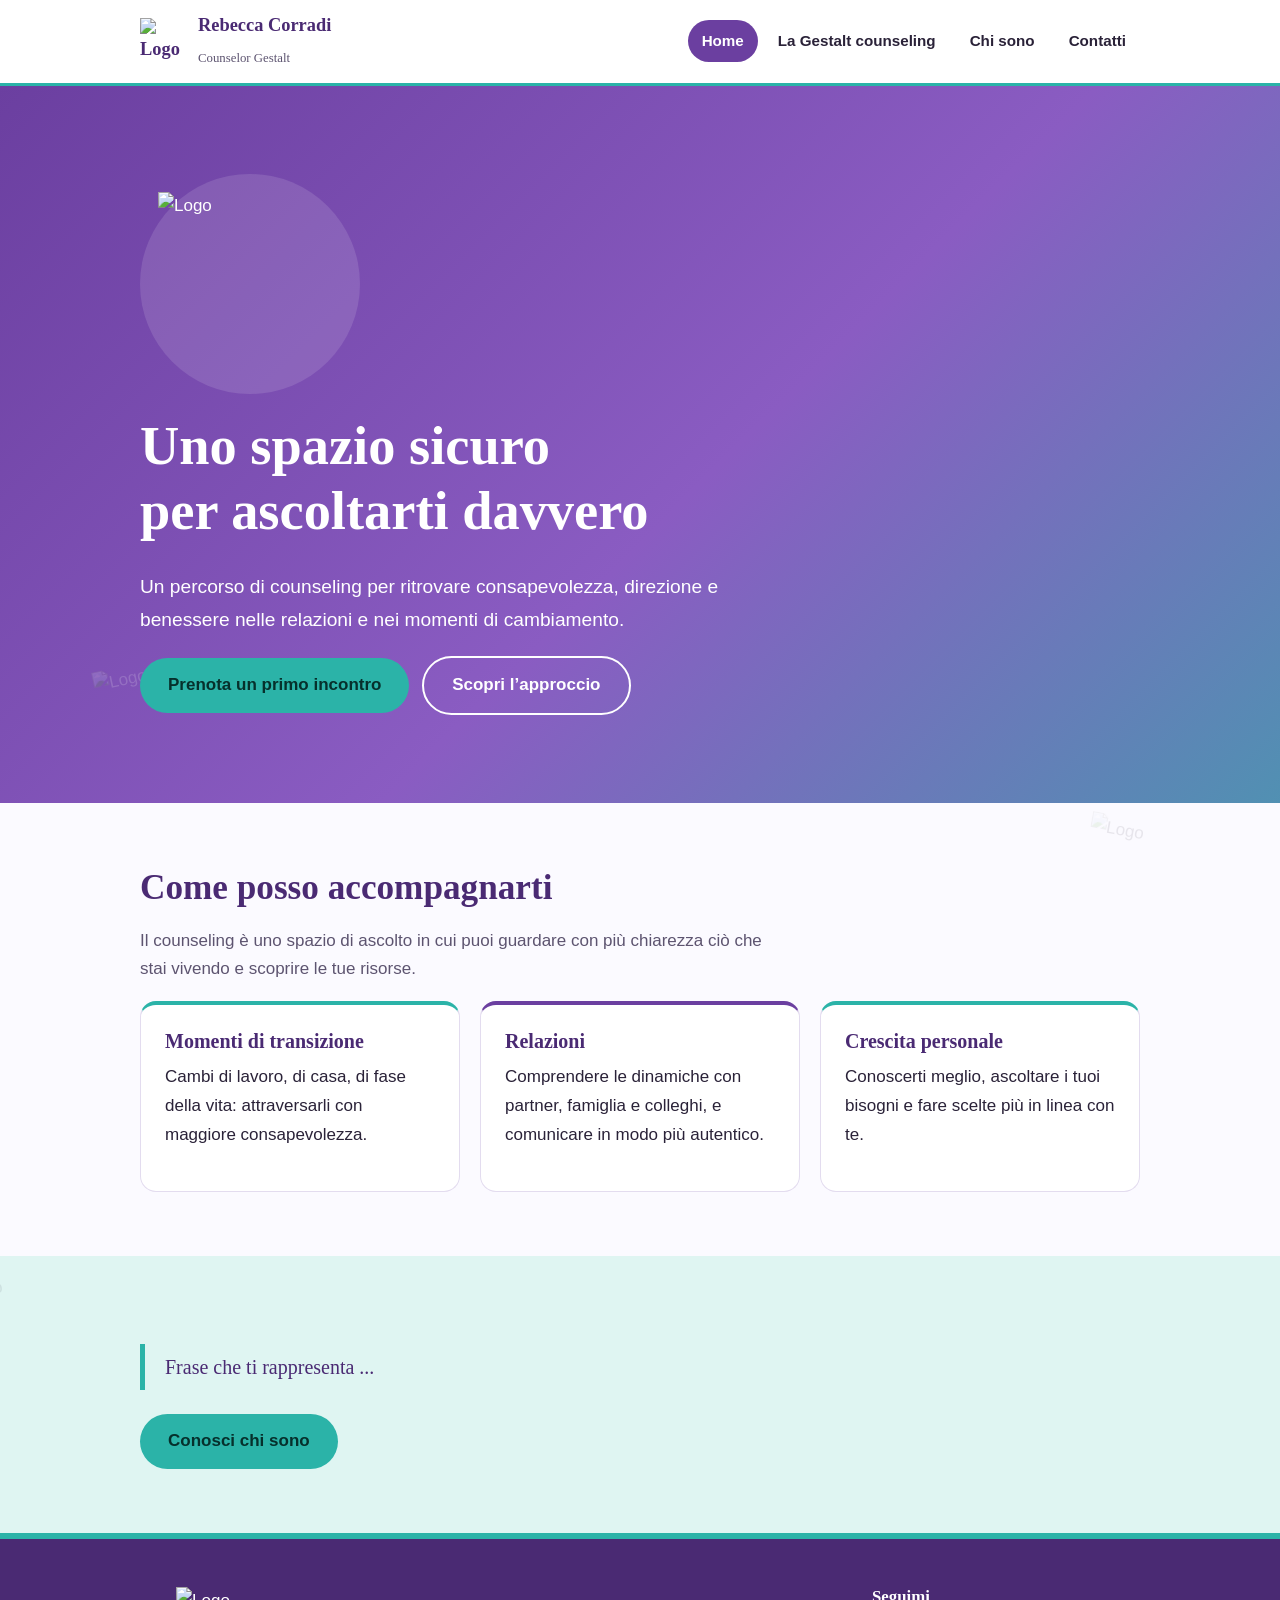
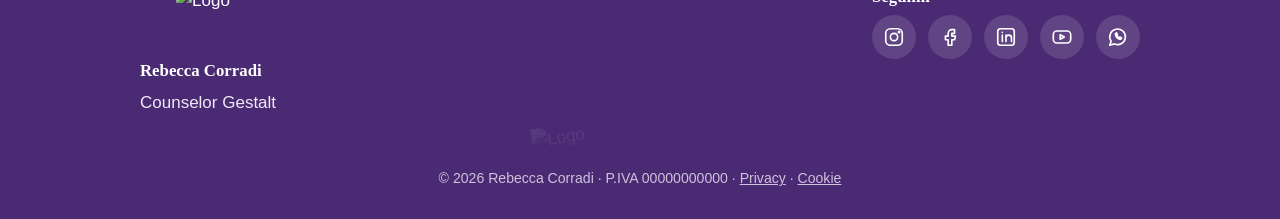
==== index.html @ a943aee5 "Add files via upload" ====
<!DOCTYPE html>
<html lang="it">
<head>
<meta charset="utf-8">
<meta name="viewport" content="width=device-width, initial-scale=1, viewport-fit=cover">
<title>Counseling Gestalt – Percorsi di ascolto e crescita</title>
<link rel="stylesheet" href="style.css">
</head>
<body>

<header>
  <div class="bar">
    <a class="brand" href="#home"><span class="logo-slot"></span><span>Rebecca Corradi<br><small style="font-weight:400;font-size:.8rem;color:var(--muted)">Counselor Gestalt</small></span></a>
    <nav id="nav">
      <a href="#home" data-p="home">Home</a>
      <a href="#gestalt" data-p="gestalt">La Gestalt counseling</a>
      <a href="#chi-sono" data-p="chi-sono">Chi sono</a>
      <a href="#contatti" data-p="contatti">Contatti</a>
    </nav>
  </div>
</header>

<main>
<!-- HOME -->
<div class="page" id="p-home">
  <section class="hero">
    <span class="logo-slot deco" style="width:260px;height:260px;right:-50px;top:-40px;transform:rotate(15deg)"></span>
    <span class="logo-slot deco" style="width:120px;height:120px;left:8%;bottom:24px;transform:rotate(-12deg)"></span>
    <div class="wrap">
      <span class="logo-slot big-logo"></span>
      <h1>Uno spazio sicuro<br>per ascoltarti davvero</h1>
      <p class="lead">Un percorso di counseling per ritrovare consapevolezza, direzione e benessere nelle relazioni e nei momenti di cambiamento.</p>
      <a class="btn" href="#contatti">Prenota un primo incontro</a>
      <a class="btn alt" href="#gestalt">Scopri l’approccio</a>
    </div>
  </section>

  <section>
    <span class="logo-slot deco" style="width:150px;height:150px;right:4%;top:20px;transform:rotate(10deg)"></span>
    <div class="wrap">
      <h2>Come posso accompagnarti</h2>
      <p style="max-width:640px;color:var(--muted)">Il counseling è uno spazio di ascolto in cui puoi guardare con più chiarezza ciò che stai vivendo e scoprire le tue risorse.</p>
      <div class="grid">
        <div class="card"><h3>Momenti di transizione</h3><p>Cambi di lavoro, di casa, di fase della vita: attraversarli con maggiore consapevolezza.</p></div>
        <div class="card"><h3>Relazioni</h3><p>Comprendere le dinamiche con partner, famiglia e colleghi, e comunicare in modo più autentico.</p></div>
        <div class="card"><h3>Crescita personale</h3><p>Conoscerti meglio, ascoltare i tuoi bisogni e fare scelte più in linea con te.</p></div>
      </div>
    </div>
  </section>

  <section class="mint">
    <span class="logo-slot deco" style="width:200px;height:200px;left:-40px;top:10px;transform:rotate(-8deg)"></span>
    <div class="wrap">
      <div class="quote">Frase che ti rappresenta ...</div>
      <a class="btn" href="#chi-sono">Conosci chi sono</a>
    </div>
  </section>
</div>

<!-- GESTALT -->
<div class="page" id="p-gestalt">
  <div class="pagehead" style="position:relative;overflow:hidden">
    <span class="logo-slot deco" style="width:180px;height:180px;right:5%;top:-20px;opacity:.16;transform:rotate(12deg)"></span>
    <div class="wrap"><h1>La Gestalt counseling</h1></div>
  </div>
  <section>
    <div class="wrap">
      <div class="split">
        <div>
          <h2>Un approccio che parte dalla persona intera</h2>
          <p>La parola <em>Gestalt</em> indica una forma, un tutto organizzato. In counseling significa guardare alla persona nella sua globalità: pensieri, emozioni, corpo e relazioni.</p>
          <p>Non ci si concentra solo sul “perché” delle cose, ma su <strong>come</strong> viviamo ciò che accade, qui e ora, nel contatto con noi stessi e con l’altro.</p>
        </div>
        <div class="photo"><br>Foto o simil</div>
      </div>
    </div>
  </section>
  <section class="soft">
    <span class="logo-slot deco" style="width:170px;height:170px;left:3%;bottom:10px;transform:rotate(-10deg)"></span>
    <div class="wrap">
      <h2>I principi fondamentali</h2>
      <div class="grid">
        <div class="card"><h3>Qui e ora</h3><p>L’attenzione a ciò che accade nel momento presente, dove si trova la possibilità di cambiamento.</p></div>
        <div class="card"><h3>Consapevolezza</h3><p>Accorgersi di ciò che si sente, si pensa e si fa è il primo passo per scegliere in modo libero.</p></div>
        <div class="card"><h3>Contatto e relazione</h3><p>Siamo in relazione: la qualità dell’incontro tra counselor e cliente è parte del percorso.</p></div>
        <div class="card"><h3>Responsabilità</h3><p>Ognuno è protagonista della propria vita, con le proprie risorse e i propri tempi.</p></div>
      </div>
    </div>
  </section>
  <section>
    <div class="wrap">
      <h2>Come si svolge un percorso</h2>
      <ul class="check">
        <li>Un primo colloquio conoscitivo per definire insieme bisogni e obiettivi</li>
        <li>Incontri periodici, con cadenza concordata</li>
        <li>Ascolto, domande ed esperienze guidate per aumentare la consapevolezza</li>
        <li>Riservatezza e rispetto dei tuoi tempi</li>
      </ul>
      <p style="color:var(--muted);font-size:.92rem">Il counseling non è psicoterapia e non sostituisce un intervento medico o psicologico.</p>
      <a class="btn" href="#contatti">Richiedi un colloquio</a>
    </div>
  </section>
</div>

<!-- CHI SONO -->
<div class="page" id="p-chi-sono">
  <div class="pagehead" style="position:relative;overflow:hidden">
    <span class="logo-slot deco" style="width:180px;height:180px;right:5%;top:-20px;opacity:.16;transform:rotate(-12deg)"></span>
    <div class="wrap"><h1>Chi sono</h1></div>
  </div>
  <section>
    <span class="logo-slot deco" style="width:140px;height:140px;right:2%;bottom:20px;transform:rotate(14deg)"></span>
    <div class="wrap">
      <div class="split">
        <div class="photo"><br>Foto Rebecca</div>
        <div>
          <h2>Ciao, sono Rebecca Corradi</h2>
          <p>Info 1</p>
          <p> Info 2</p>
          <a class="btn" href="#contatti">Scrivimi</a>
        </div>
      </div>
    </div>
  </section>
  <section class="mint">
    <span class="logo-slot deco" style="width:190px;height:190px;left:-30px;top:20px;transform:rotate(-6deg)"></span>
    <div class="wrap">
      <div class="grid">
        <div class="card"><h3>Formazione</h3><ul class="check"><li>Titolo</li><li>Anno laurea</li><li>Corsi e vario</li></ul></div>
        <div class="card"><h3>Esperienza</h3><ul class="check"><li>Settori</li><li>Collaborazioni</li><li>Ecc</li></ul></div>
        <div class="card"><h3>Iscrizione</h3><p>Albo</p></div>
      </div>
    </div>
  </section>
</div>

<!-- CONTATTI -->
<div class="page" id="p-contatti">
  <div class="pagehead" style="position:relative;overflow:hidden">
    <span class="logo-slot deco" style="width:180px;height:180px;right:5%;top:-20px;opacity:.16;transform:rotate(8deg)"></span>
    <div class="wrap"><h1>Contatti</h1></div>
  </div>
  <section>
    <span class="logo-slot deco" style="width:160px;height:160px;left:2%;bottom:10px;transform:rotate(-14deg)"></span>
    <div class="wrap">
      <div class="split" style="align-items:start">
        <div class="info">
          <h2>Prendiamoci un momento</h2>
          <p>Scrivimi per fissare un primo colloquio o per ricevere maggiori informazioni. Ti risponderò il prima possibile.</p>
          <p>📞 <span>+39 345 835 1274</span></p>
          <p>✉️ <span>nome@esempio.it</span></p>
          <p>📍 <span>Via P. Mascagni 6, Luserna San Giovanni (TO)</span></p>
          <p>📍 <span>Via Esempio 1, Città (e online)</span></p>
          <p>📍 <span>Online</span></p>
        </div>
        <form class="card" id="form">
          <label for="n">Nome</label><input id="n" required>
          <label for="e">Email</label><input id="e" type="email" required>
          <label for="m">Messaggio</label><textarea id="m" rows="5" required></textarea>
          <p style="margin-top:14px;font-size:.85rem;color:var(--muted)">Inviando accetti il trattamento dei dati per rispondere alla tua richiesta.</p>
          <button class="btn" type="submit">Invia messaggio</button>
        </form>
      </div>
    </div>
  </section>
</div>
</main>

<footer>
  <span class="logo-slot deco" style="width:220px;height:220px;right:-30px;top:-30px;transform:rotate(12deg);opacity:.08"></span>
  <span class="logo-slot deco" style="width:110px;height:110px;left:42%;bottom:-20px;transform:rotate(-10deg);opacity:.08"></span>
  <div class="wrap">
    <div class="fgrid">
      <div><span class="logo-slot"></span><h3>Rebecca Corradi</h3><p>Counselor Gestalt</p></div>
      <div>
        <h3>Seguimi</h3>
        <div class="social"> 
          <a href="#" aria-label="Instagram" title="Instagram"><svg viewBox="0 0 24 24"><rect x="3" y="3" width="18" height="18" rx="5"/><circle cx="12" cy="12" r="4"/><circle cx="17.5" cy="6.5" r=".8" fill="#fff"/></svg></a>
          <a href="#" aria-label="Facebook" title="Facebook"><svg viewBox="0 0 24 24"><path d="M14 8h3V4h-3a4 4 0 0 0-4 4v3H7v4h3v6h4v-6h3l1-4h-4V8z"/></svg></a>
          <a href="#" aria-label="LinkedIn" title="LinkedIn"><svg viewBox="0 0 24 24"><rect x="3" y="3" width="18" height="18" rx="3"/><path d="M8 10v7M8 7v.01M12 17v-7M12 13a3 3 0 0 1 6 0v4"/></svg></a>
          <a href="#" aria-label="YouTube" title="YouTube"><svg viewBox="0 0 24 24"><rect x="2.5" y="5.5" width="19" height="13" rx="4"/><path d="M10 9.5v5l4.5-2.5z"/></svg></a>
          <a href="#" aria-label="WhatsApp" title="WhatsApp"><svg viewBox="0 0 24 24"><path d="M3 21l1.5-4.5A8.5 8.5 0 1 1 8 19.5z"/><path d="M9 8.5c0 3 3 6 6 6l1-1.5-2-1-1 .8c-1-.4-2-1.4-2.4-2.4l.8-1-1-2z"/></svg></a>
          </div>
      </div>
    </div>
    <div class="copy">© <span id="y"></span> Rebecca Corradi · P.IVA 00000000000 ·    <a href="privacy.html">Privacy</a> · <a href="cookie.html">Cookie</a></div>
  </div>
</footer>

<script>
// ▼ Quando hai il logo, incolla qui il percorso o l’immagine (es. "logo.png" o un data URI). Si aggiorna ovunque.
var LOGO_SRC = "photo/logo.png";

var PLACEHOLDER = '<svg viewBox="0 0 100 100" aria-hidden="true"><circle cx="50" cy="50" r="44" fill="none" stroke="currentColor" stroke-width="3" stroke-dasharray="7 6"/><path d="M50 28c10 10 14 18 0 44-14-26-10-34 0-44z" fill="#2bb3a8"/><circle cx="50" cy="50" r="9" fill="#6b3fa0"/></svg>';
document.querySelectorAll('.logo-slot').forEach(function(el){
  el.innerHTML = LOGO_SRC ? '<img src="'+LOGO_SRC+'" alt="Logo">' : PLACEHOLDER;
  if(!LOGO_SRC && !el.classList.contains('deco') && !el.closest('footer')) el.style.color='var(--purple)';
  if(el.closest('footer,.hero')) el.style.color='#fff';
  if(el.classList.contains('deco')) el.style.color='currentColor';
});
document.getElementById('y').textContent = new Date().getFullYear();

   var pages=['home','gestalt','chi-sono','contatti'];
function route(){
  var h=(location.hash||'#home').slice(1);
  if(pages.indexOf(h)<0) h='home';
  pages.forEach(function(p){
    document.getElementById('p-'+p).classList.toggle('show',p===h);
  });
  document.querySelectorAll('#nav a').forEach(function(a){a.classList.toggle('on',a.dataset.p===h)});
  document.title = (h==='home'?'Counseling Gestalt':h.replace('-',' ')+' · Counseling Gestalt');
  window.scrollTo(0,0);
}
window.addEventListener('hashchange',route);route();

document.getElementById('form').addEventListener('submit',function(e){
  e.preventDefault();
  var n=document.getElementById('n').value,em=document.getElementById('e').value,m=document.getElementById('m').value;
  location.href='mailto:nome@esempio.it?subject='+encodeURIComponent('Richiesta di contatto da '+n)+'&body='+encodeURIComponent(m+'\n\n'+n+' – '+em);
});
</script>
</body>
</html>
---- style.css ----
:root{--purple:#6b3fa0;--purple-d:#4a2a73;--teal:#2bb3a8;--teal-l:#dff5f2;--lilac:#efe8f8;--bg:#fbfaff;--text:#2a2238;--muted:#5d5470;--card:#ffffff;--line:#e3dcef;color-scheme:light;box-sizing:border-box;padding-top:env(safe-area-inset-top,0px);padding-bottom:env(safe-area-inset-bottom,0px)}
@media (prefers-color-scheme:dark){:root:not([data-theme="light"]){--purple:#a77de0;--purple-d:#c9aef0;--teal:#3cc9bd;--teal-l:#16312f;--lilac:#2a1f3b;--bg:#17121f;--text:#ece8f5;--muted:#b2a8c6;--card:#221a2f;--line:#382c4d;color-scheme:dark}}
:root[data-theme="dark"]{--purple:#a77de0;--purple-d:#c9aef0;--teal:#3cc9bd;--teal-l:#16312f;--lilac:#2a1f3b;--bg:#17121f;--text:#ece8f5;--muted:#b2a8c6;--card:#221a2f;--line:#382c4d;color-scheme:dark}
html{scroll-padding-top:env(safe-area-inset-top,0px);scroll-behavior:smooth}
*{box-sizing:border-box}
body{margin:0;background:var(--bg);color:var(--text);font:17px/1.7 "Nunito","Segoe UI",Helvetica,Arial,sans-serif}
h1,h2,h3{font-family:"Playfair Display",Georgia,"Times New Roman",serif;line-height:1.2;margin:0 0 .5em;color:var(--purple-d)}
h1{font-size:clamp(2rem,5vw,3.4rem)}h2{font-size:clamp(1.6rem,3.5vw,2.2rem)}h3{font-size:1.25rem}
p{margin:0 0 1em}a{color:var(--purple)}
.wrap{max-width:1040px;margin:0 auto;padding:0 20px}
header{position:sticky;top:env(safe-area-inset-top,0px);z-index:20;background:var(--card);border-bottom:3px solid var(--teal)}
body::before{content:"";position:fixed;inset:0 0 auto;height:env(safe-area-inset-top,0px);background:var(--card);z-index:21}
.bar{display:flex;align-items:center;justify-content:space-between;gap:16px;flex-wrap:wrap;padding:10px 20px;max-width:1040px;margin:0 auto}
.brand{display:flex;align-items:center;gap:12px;text-decoration:none;color:var(--purple-d);font-family:Georgia,serif;font-weight:700;font-size:1.15rem}
.brand .logo-slot{width:46px;height:46px}
nav{display:flex;gap:6px;flex-wrap:wrap}
nav a{text-decoration:none;color:var(--text);padding:8px 14px;border-radius:999px;font-weight:600;font-size:.95rem}
nav a:hover{background:var(--lilac)}
nav a.on{background:var(--purple);color:#fff}
.logo-slot{display:inline-block;flex:none}
.logo-slot svg,.logo-slot img{width:100%;height:100%;object-fit:contain;display:block}
.deco{position:absolute;pointer-events:none;opacity:.09;z-index:0}
.page{display:none}.page.show{display:block}
section{position:relative;overflow:hidden;padding:64px 0}
section>.wrap{position:relative;z-index:1}
.hero{background:linear-gradient(135deg,var(--purple) 0%,#8a5cc2 55%,var(--teal) 130%);color:#fff;padding:88px 0}
.hero h1,.hero p{color:#fff}.hero .deco{opacity:.16}
.hero p.lead{font-size:1.2rem;max-width:620px}
.big-logo{width:min(220px,50vw);height:min(220px,50vw);margin-bottom:20px;background:rgba(255,255,255,.12);border-radius:50%;padding:18px}
.btn{display:inline-block;padding:13px 28px;border-radius:999px;background:var(--teal);color:#06302c;font-weight:800;text-decoration:none;border:0;cursor:pointer;font:inherit;font-weight:800}
.btn:hover{filter:brightness(1.08)}
.btn.alt{background:transparent;border:2px solid #fff;color:#fff;margin-left:8px}
.grid{display:grid;grid-template-columns:repeat(auto-fit,minmax(240px,1fr));gap:20px}
.card{background:var(--card);border:1px solid var(--line);border-top:4px solid var(--teal);border-radius:16px;padding:24px}
.card:nth-child(even){border-top-color:var(--purple)}
.soft{background:var(--lilac)}.mint{background:var(--teal-l)}
.split{display:grid;grid-template-columns:1fr 1fr;gap:40px;align-items:center}
.photo{aspect-ratio:4/5;border-radius:24px;background:linear-gradient(160deg,var(--lilac),var(--teal-l));border:2px dashed var(--purple);display:flex;align-items:center;justify-content:center;color:var(--muted);text-align:center;padding:20px;font-size:.95rem}
.pagehead{background:linear-gradient(120deg,var(--purple),var(--teal));color:#fff;padding:56px 0}
.pagehead h1{color:#fff;margin:0}
.quote{border-left:5px solid var(--teal);padding:6px 0 6px 20px;font-family:Georgia,serif;font-size:1.25rem;color:var(--purple-d);margin:24px 0}
ul.check{list-style:none;padding:0;margin:0 0 1em}
ul.check li{padding-left:30px;position:relative;margin-bottom:.6em}
ul.check li::before{content:"✓";position:absolute;left:0;color:var(--teal);font-weight:900}
label{display:block;font-weight:700;margin:14px 0 4px}
input,textarea{width:100%;padding:12px 14px;border:1px solid var(--line);border-radius:12px;font:inherit;background:var(--card);color:var(--text)}
input:focus,textarea:focus{outline:3px solid var(--teal);border-color:transparent}
.info p{display:flex;gap:10px;align-items:flex-start}
footer{background:var(--purple-d);color:#efe8f8;padding:48px 0 28px;position:relative;overflow:hidden;border-top:6px solid var(--teal)}
:root[data-theme="dark"] footer,:root:not([data-theme="light"]) footer{--ft:1}
footer a{color:#efe8f8}
.fgrid{display:flex;justify-content:space-between;align-items:flex-start;flex-wrap:wrap;gap:28px;position:relative;z-index:1}
footer .social{justify-content:center}
footer .logo-slot{display:block;margin:0 auto 10px}
footer h3{color:#fff;font-size:1.05rem}
footer .logo-slot{width:64px;height:64px;margin-bottom:10px}
.social{display:flex;gap:12px;flex-wrap:wrap}
.social a{width:44px;height:44px;border-radius:50%;background:rgba(255,255,255,.12);display:flex;align-items:center;justify-content:center;transition:.2s}
.social a:hover{background:var(--teal);transform:translateY(-2px)}
.social svg{width:22px;height:22px;fill:none;stroke:#fff;stroke-width:1.8;stroke-linecap:round;stroke-linejoin:round}
.copy{text-align:center;margin-top:32px;font-size:.88rem;opacity:.8;position:relative;z-index:1}
@media(max-width:760px){.split{grid-template-columns:1fr}.btn.alt{margin:10px 0 0}section{padding:48px 0}.hero{padding:60px 0}}
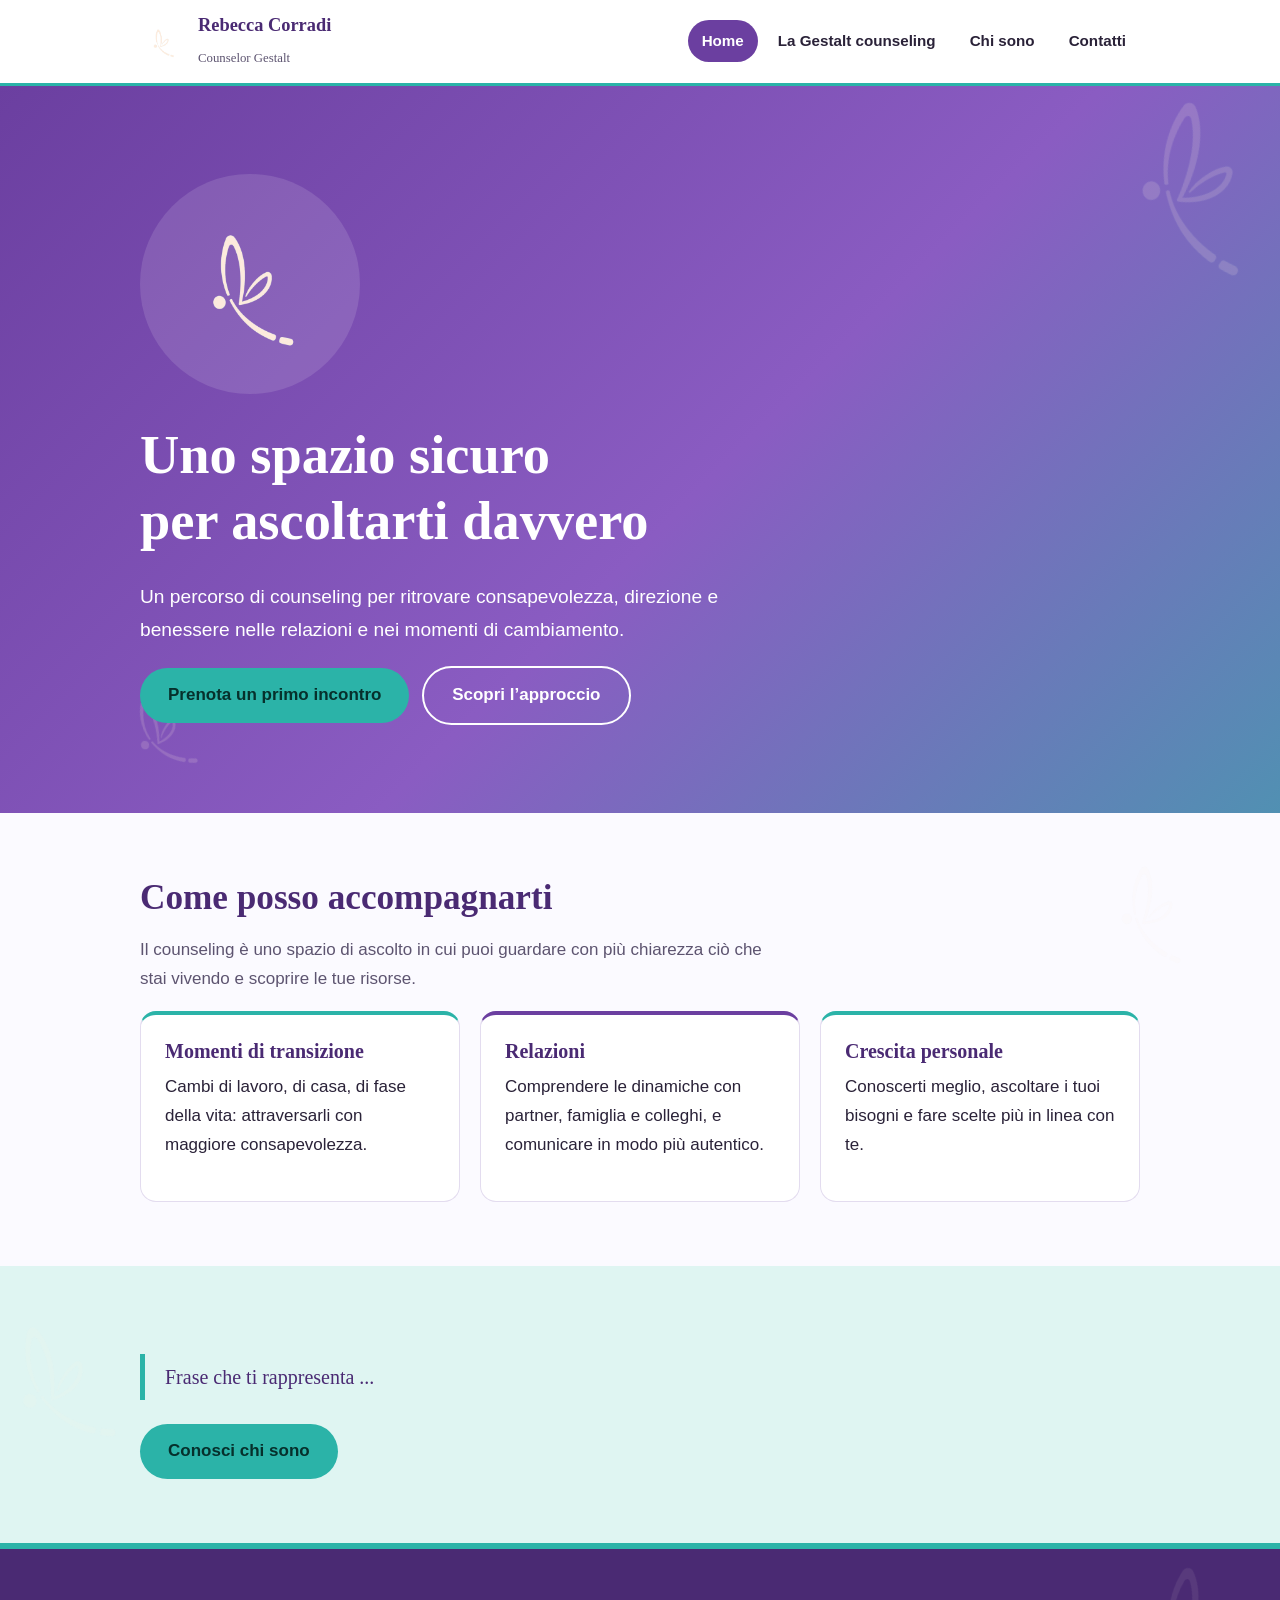
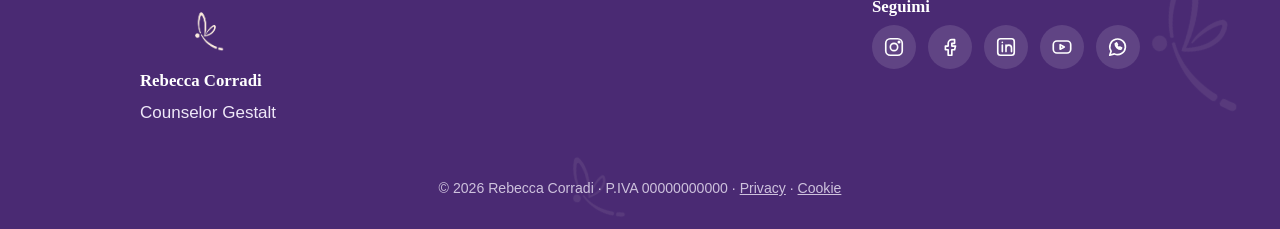
==== commit 7a3c2407: "Update logo source path in index.html" ====
--- a/index.html
+++ b/index.html
@@ -189,7 +189,7 @@
 
 <script>
 // ▼ Quando hai il logo, incolla qui il percorso o l’immagine (es. "logo.png" o un data URI). Si aggiorna ovunque.
-var LOGO_SRC = "photo/logo.png";
+var LOGO_SRC = "logo.png";
 
 var PLACEHOLDER = '<svg viewBox="0 0 100 100" aria-hidden="true"><circle cx="50" cy="50" r="44" fill="none" stroke="currentColor" stroke-width="3" stroke-dasharray="7 6"/><path d="M50 28c10 10 14 18 0 44-14-26-10-34 0-44z" fill="#2bb3a8"/><circle cx="50" cy="50" r="9" fill="#6b3fa0"/></svg>';
 document.querySelectorAll('.logo-slot').forEach(function(el){
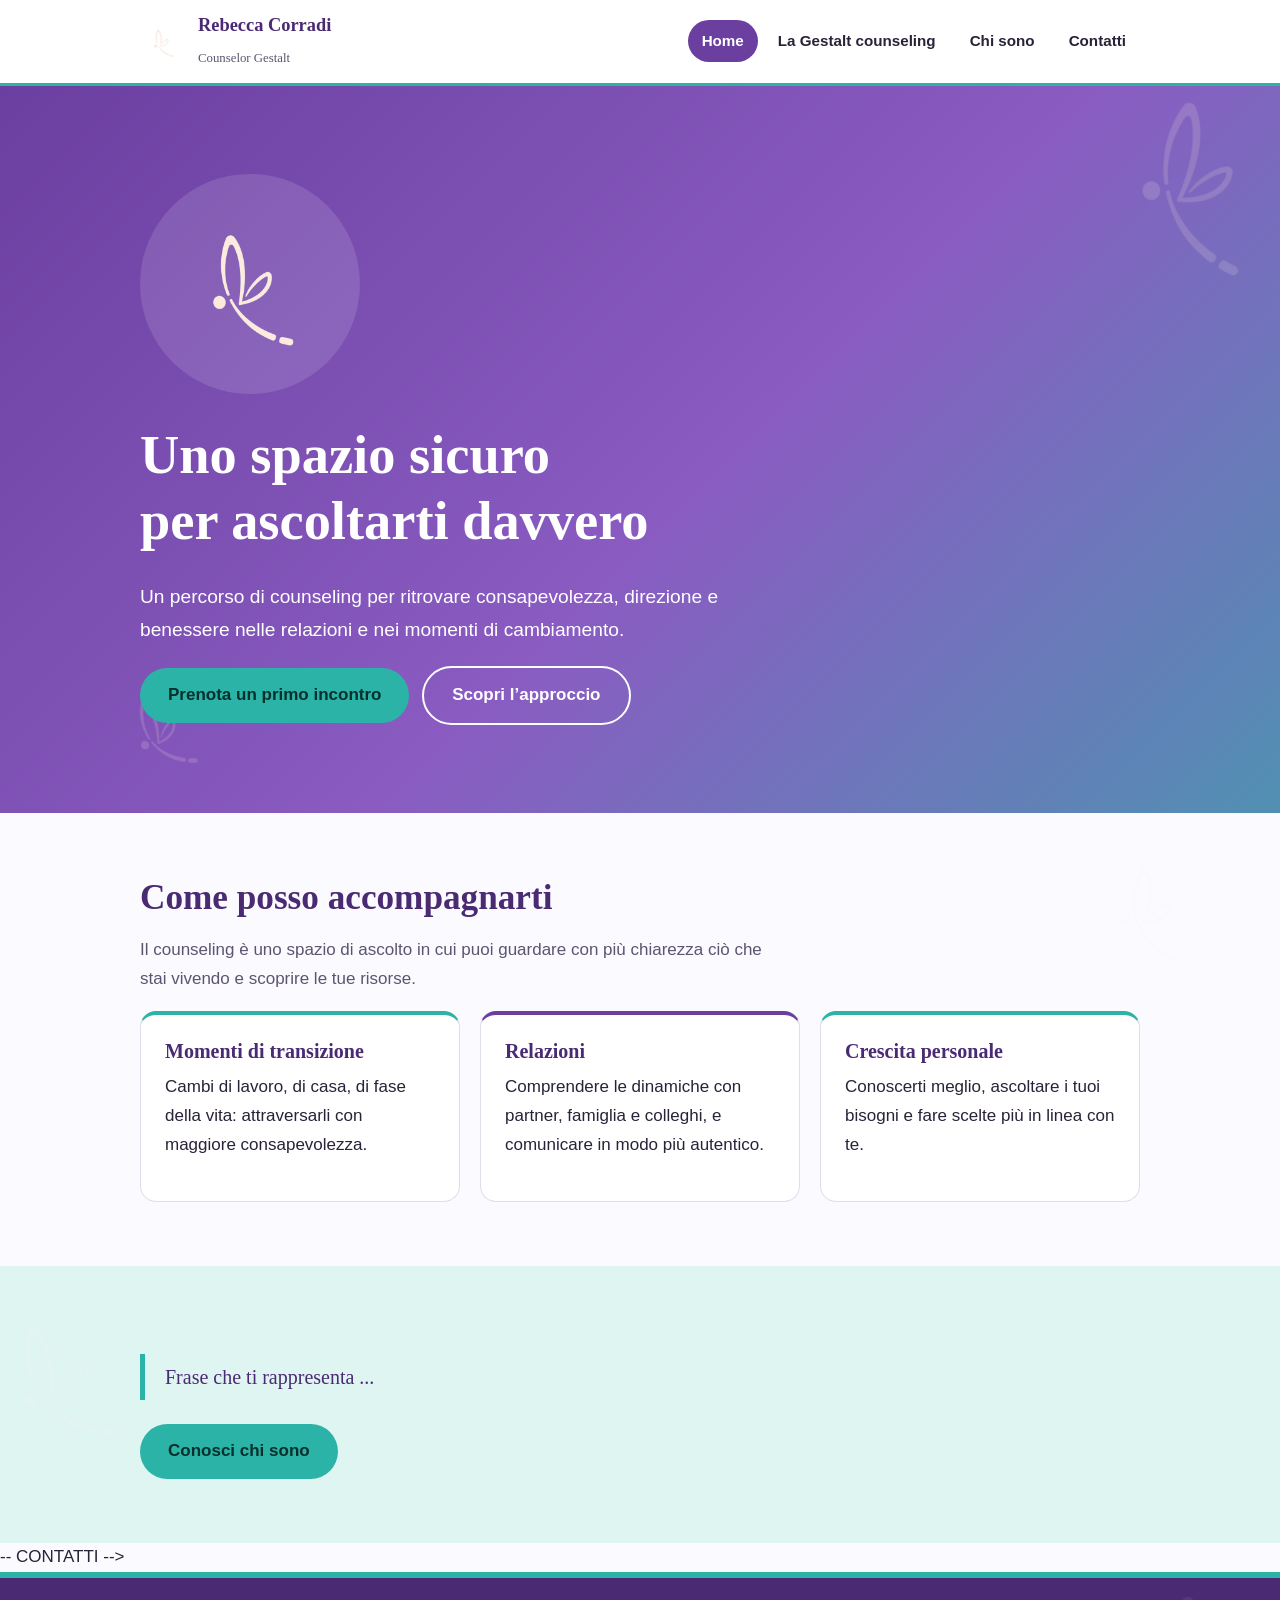
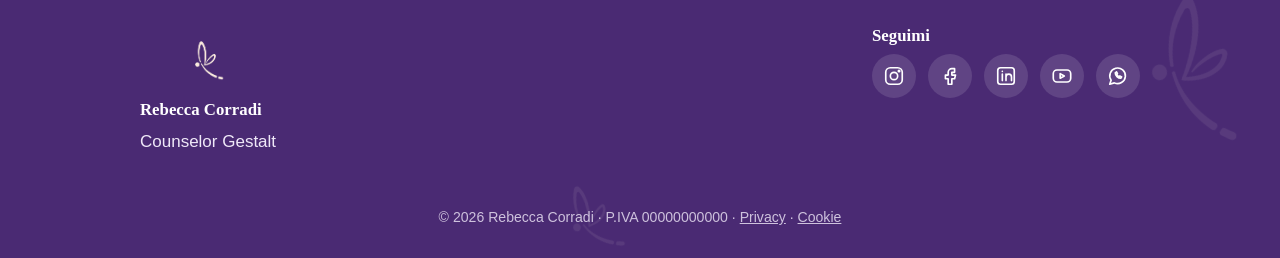
==== commit c5dcd95b: "Cambio format contatti" ====
--- a/index.html
+++ b/index.html
@@ -134,7 +134,7 @@
   </section>
 </div>
 
-<!-- CONTATTI -->
+-- CONTATTI -->
 <div class="page" id="p-contatti">
   <div class="pagehead" style="position:relative;overflow:hidden">
     <span class="logo-slot deco" style="width:180px;height:180px;right:5%;top:-20px;opacity:.16;transform:rotate(8deg)"></span>
@@ -148,18 +148,19 @@
           <h2>Prendiamoci un momento</h2>
           <p>Scrivimi per fissare un primo colloquio o per ricevere maggiori informazioni. Ti risponderò il prima possibile.</p>
           <p>📞 <span>+39 345 835 1274</span></p>
-          <p>✉️ <span>nome@esempio.it</span></p>
+          <p>✉️ <span>Rebecca@esempio.it</span></p>
           <p>📍 <span>Via P. Mascagni 6, Luserna San Giovanni (TO)</span></p>
-          <p>📍 <span>Via Esempio 1, Città (e online)</span></p>
           <p>📍 <span>Online</span></p>
         </div>
-        <form class="card" id="form">
-          <label for="n">Nome</label><input id="n" required>
-          <label for="e">Email</label><input id="e" type="email" required>
-          <label for="m">Messaggio</label><textarea id="m" rows="5" required></textarea>
-          <p style="margin-top:14px;font-size:.85rem;color:var(--muted)">Inviando accetti il trattamento dei dati per rispondere alla tua richiesta.</p>
-          <button class="btn" type="submit">Invia messaggio</button>
-        </form>
+        <div class="card" style="text-align:center">
+          <h3>Preferisci scrivermi su WhatsApp?</h3>
+          <p>Un clic e si apre la chat con un messaggio già pronto: puoi modificarlo prima di inviarlo.</p>
+          <a class="btn" style="display:inline-flex;align-items:center;gap:10px" target="_blank" rel="noopener noreferrer"
+             href="https://wa.me/393458351274?text=Ciao%20Rebecca%2C%20vorrei%20ricevere%20informazioni%20sul%20percorso%20di%20counseling%20e%20fissare%20un%20primo%20colloquio.%20Grazie!">
+            <svg viewBox="0 0 24 24" width="22" height="22" fill="none" stroke="currentColor" stroke-width="1.8" stroke-linecap="round" stroke-linejoin="round"><path d="M3 21l1.5-4.5A8.5 8.5 0 1 1 8 19.5z"/><path d="M9 8.5c0 3 3 6 6 6l1-1.5-2-1-1 .8c-1-.4-2-1.4-2.4-2.4l.8-1-1-2z"/></svg>
+            Scrivimi su WhatsApp
+          </a>
+        </div>
       </div>
     </div>
   </section>
@@ -213,11 +214,6 @@
 }
 window.addEventListener('hashchange',route);route();
 
-document.getElementById('form').addEventListener('submit',function(e){
-  e.preventDefault();
-  var n=document.getElementById('n').value,em=document.getElementById('e').value,m=document.getElementById('m').value;
-  location.href='mailto:nome@esempio.it?subject='+encodeURIComponent('Richiesta di contatto da '+n)+'&body='+encodeURIComponent(m+'\n\n'+n+' – '+em);
-});
 </script>
 </body>
 </html>
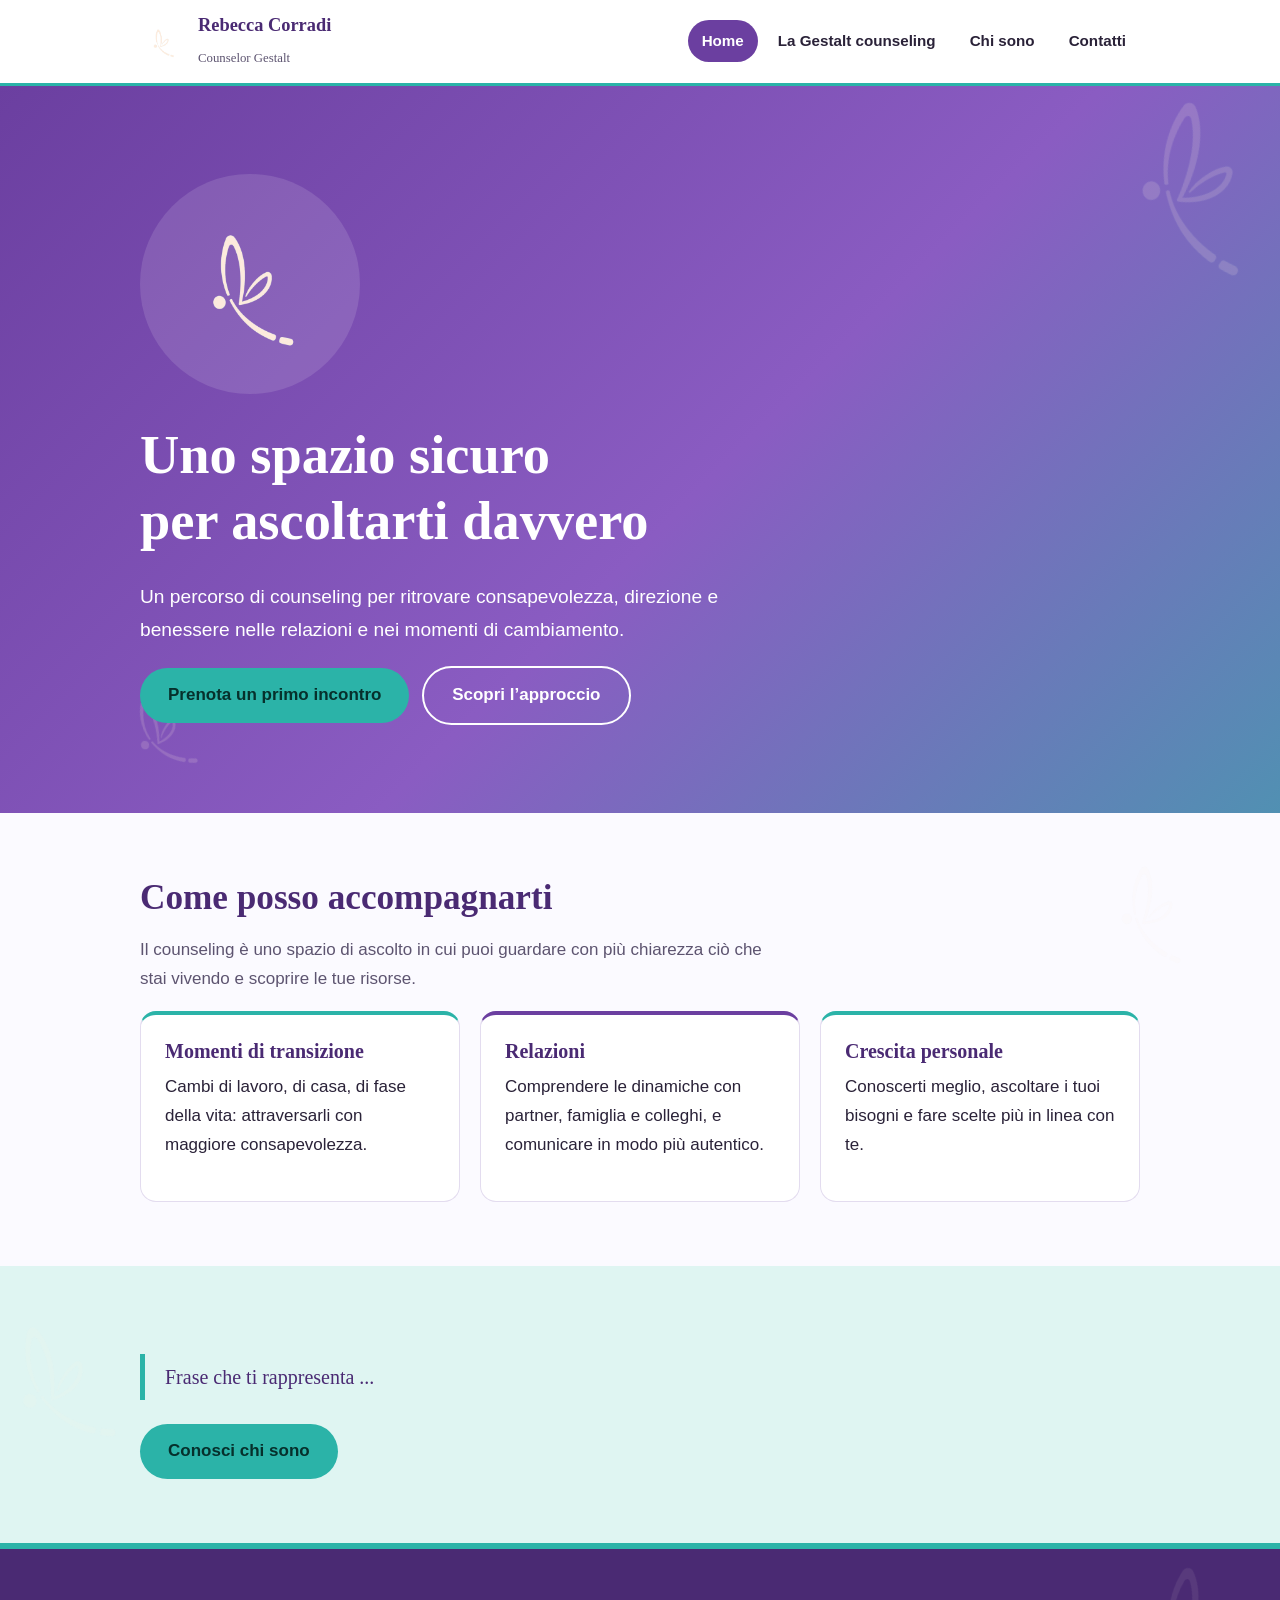
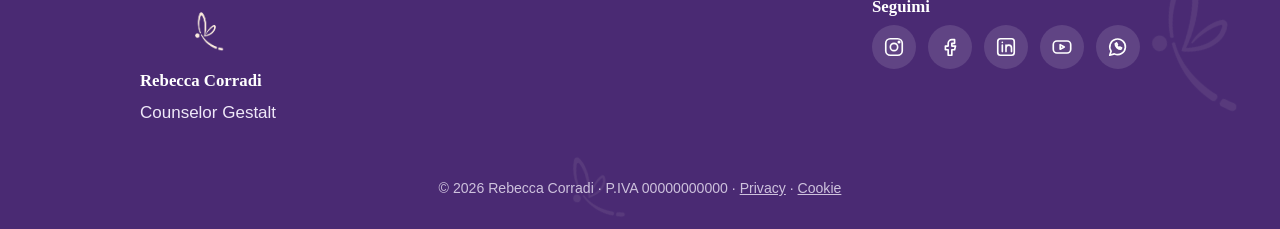
==== commit 84e5fc64: "Modify contact link and logo source in index.html Updated contact email and logo source path." ====
--- a/index.html
+++ b/index.html
@@ -134,7 +134,7 @@
   </section>
 </div>
 
--- CONTATTI -->
+<!-- CONTATTI -->
 <div class="page" id="p-contatti">
   <div class="pagehead" style="position:relative;overflow:hidden">
     <span class="logo-slot deco" style="width:180px;height:180px;right:5%;top:-20px;opacity:.16;transform:rotate(8deg)"></span>
@@ -148,7 +148,7 @@
           <h2>Prendiamoci un momento</h2>
           <p>Scrivimi per fissare un primo colloquio o per ricevere maggiori informazioni. Ti risponderò il prima possibile.</p>
           <p>📞 <span>+39 345 835 1274</span></p>
-          <p>✉️ <span>Rebecca@esempio.it</span></p>
+          <p>✉️ <span>rebeccacorradicounseling@gmail.com</span></p>
           <p>📍 <span>Via P. Mascagni 6, Luserna San Giovanni (TO)</span></p>
           <p>📍 <span>Online</span></p>
         </div>
@@ -190,7 +190,7 @@
 
 <script>
 // ▼ Quando hai il logo, incolla qui il percorso o l’immagine (es. "logo.png" o un data URI). Si aggiorna ovunque.
-var LOGO_SRC = "logo.png";
+var LOGO_SRC = "photo/logo.png";
 
 var PLACEHOLDER = '<svg viewBox="0 0 100 100" aria-hidden="true"><circle cx="50" cy="50" r="44" fill="none" stroke="currentColor" stroke-width="3" stroke-dasharray="7 6"/><path d="M50 28c10 10 14 18 0 44-14-26-10-34 0-44z" fill="#2bb3a8"/><circle cx="50" cy="50" r="9" fill="#6b3fa0"/></svg>';
 document.querySelectorAll('.logo-slot').forEach(function(el){
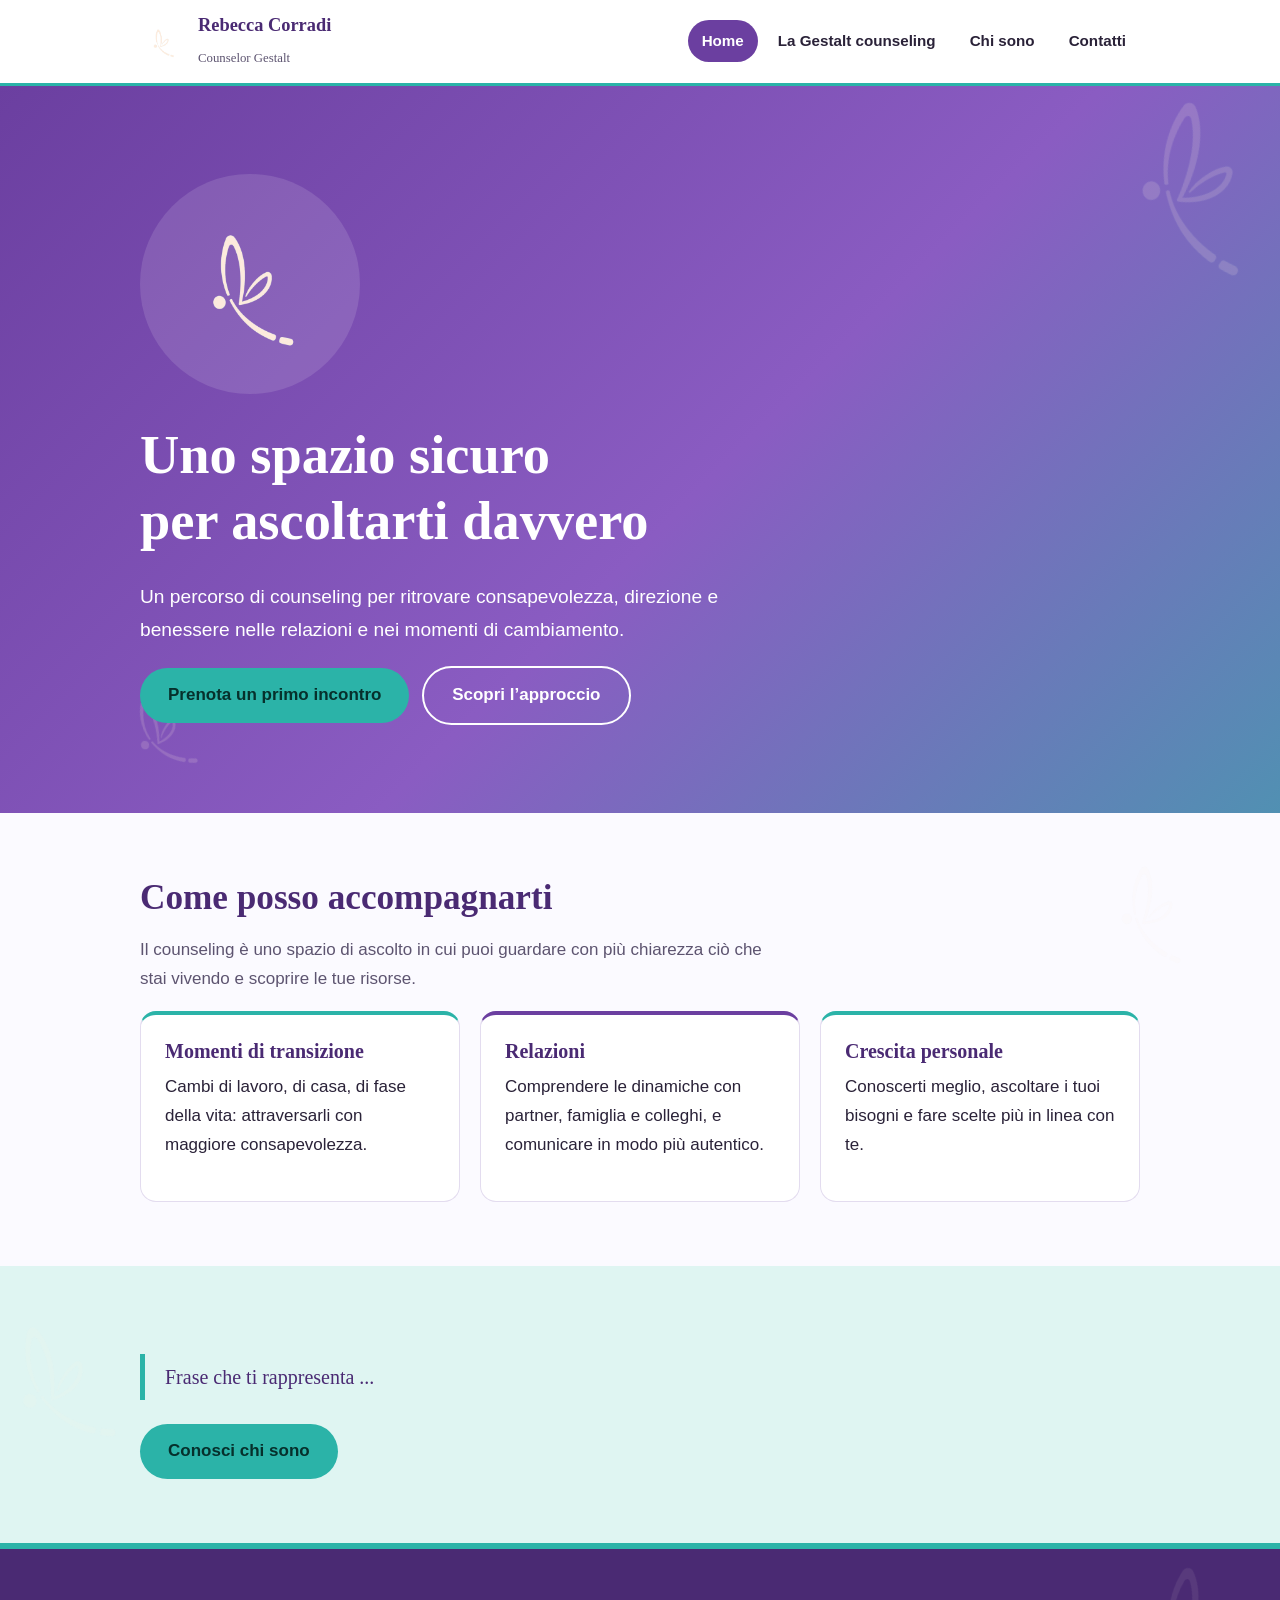
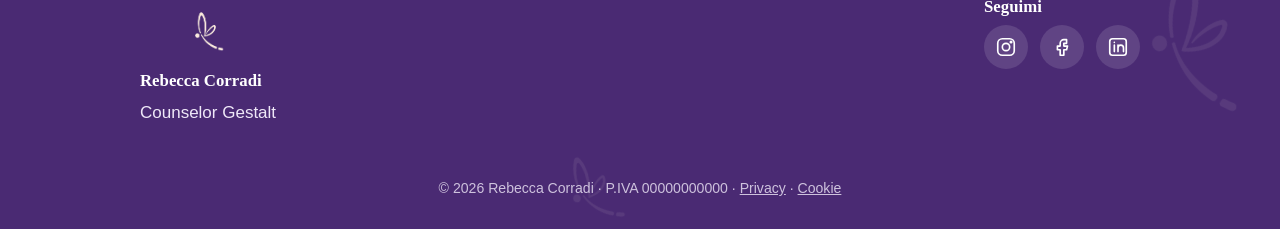
==== commit 035a6bf5: "Replace placeholder social media links with URLs Updated social media links with actual URLs." ====
--- a/index.html
+++ b/index.html
@@ -176,11 +176,9 @@
       <div>
         <h3>Seguimi</h3>
         <div class="social"> 
-          <a href="#" aria-label="Instagram" title="Instagram"><svg viewBox="0 0 24 24"><rect x="3" y="3" width="18" height="18" rx="5"/><circle cx="12" cy="12" r="4"/><circle cx="17.5" cy="6.5" r=".8" fill="#fff"/></svg></a>
-          <a href="#" aria-label="Facebook" title="Facebook"><svg viewBox="0 0 24 24"><path d="M14 8h3V4h-3a4 4 0 0 0-4 4v3H7v4h3v6h4v-6h3l1-4h-4V8z"/></svg></a>
-          <a href="#" aria-label="LinkedIn" title="LinkedIn"><svg viewBox="0 0 24 24"><rect x="3" y="3" width="18" height="18" rx="3"/><path d="M8 10v7M8 7v.01M12 17v-7M12 13a3 3 0 0 1 6 0v4"/></svg></a>
-          <a href="#" aria-label="YouTube" title="YouTube"><svg viewBox="0 0 24 24"><rect x="2.5" y="5.5" width="19" height="13" rx="4"/><path d="M10 9.5v5l4.5-2.5z"/></svg></a>
-          <a href="#" aria-label="WhatsApp" title="WhatsApp"><svg viewBox="0 0 24 24"><path d="M3 21l1.5-4.5A8.5 8.5 0 1 1 8 19.5z"/><path d="M9 8.5c0 3 3 6 6 6l1-1.5-2-1-1 .8c-1-.4-2-1.4-2.4-2.4l.8-1-1-2z"/></svg></a>
+          <a href="https://www.instagram.com/rebeccacorradigestaltcounselor?utm_source=ig_web_button_share_sheet&obrf=ZDNlZDc0MzIxNw==" aria-label="Instagram" title="Instagram"><svg viewBox="0 0 24 24"><rect x="3" y="3" width="18" height="18" rx="5"/><circle cx="12" cy="12" r="4"/><circle cx="17.5" cy="6.5" r=".8" fill="#fff"/></svg></a>
+          <a href="https://www.facebook.com/rebecca.corradi.58" aria-label="Facebook" title="Facebook"><svg viewBox="0 0 24 24"><path d="M14 8h3V4h-3a4 4 0 0 0-4 4v3H7v4h3v6h4v-6h3l1-4h-4V8z"/></svg></a>
+          <a href="https://www.linkedin.com/in/rebecca-corradi/?lipi=urn%3Ali%3Apage%3Ad_flagship3_profile_view_base_contact_details%3Bz4qkdxDEQVeVkVPaWsuJAQ%3D%3D" aria-label="LinkedIn" title="LinkedIn"><svg viewBox="0 0 24 24"><rect x="3" y="3" width="18" height="18" rx="3"/><path d="M8 10v7M8 7v.01M12 17v-7M12 13a3 3 0 0 1 6 0v4"/></svg></a>
           </div>
       </div>
     </div>
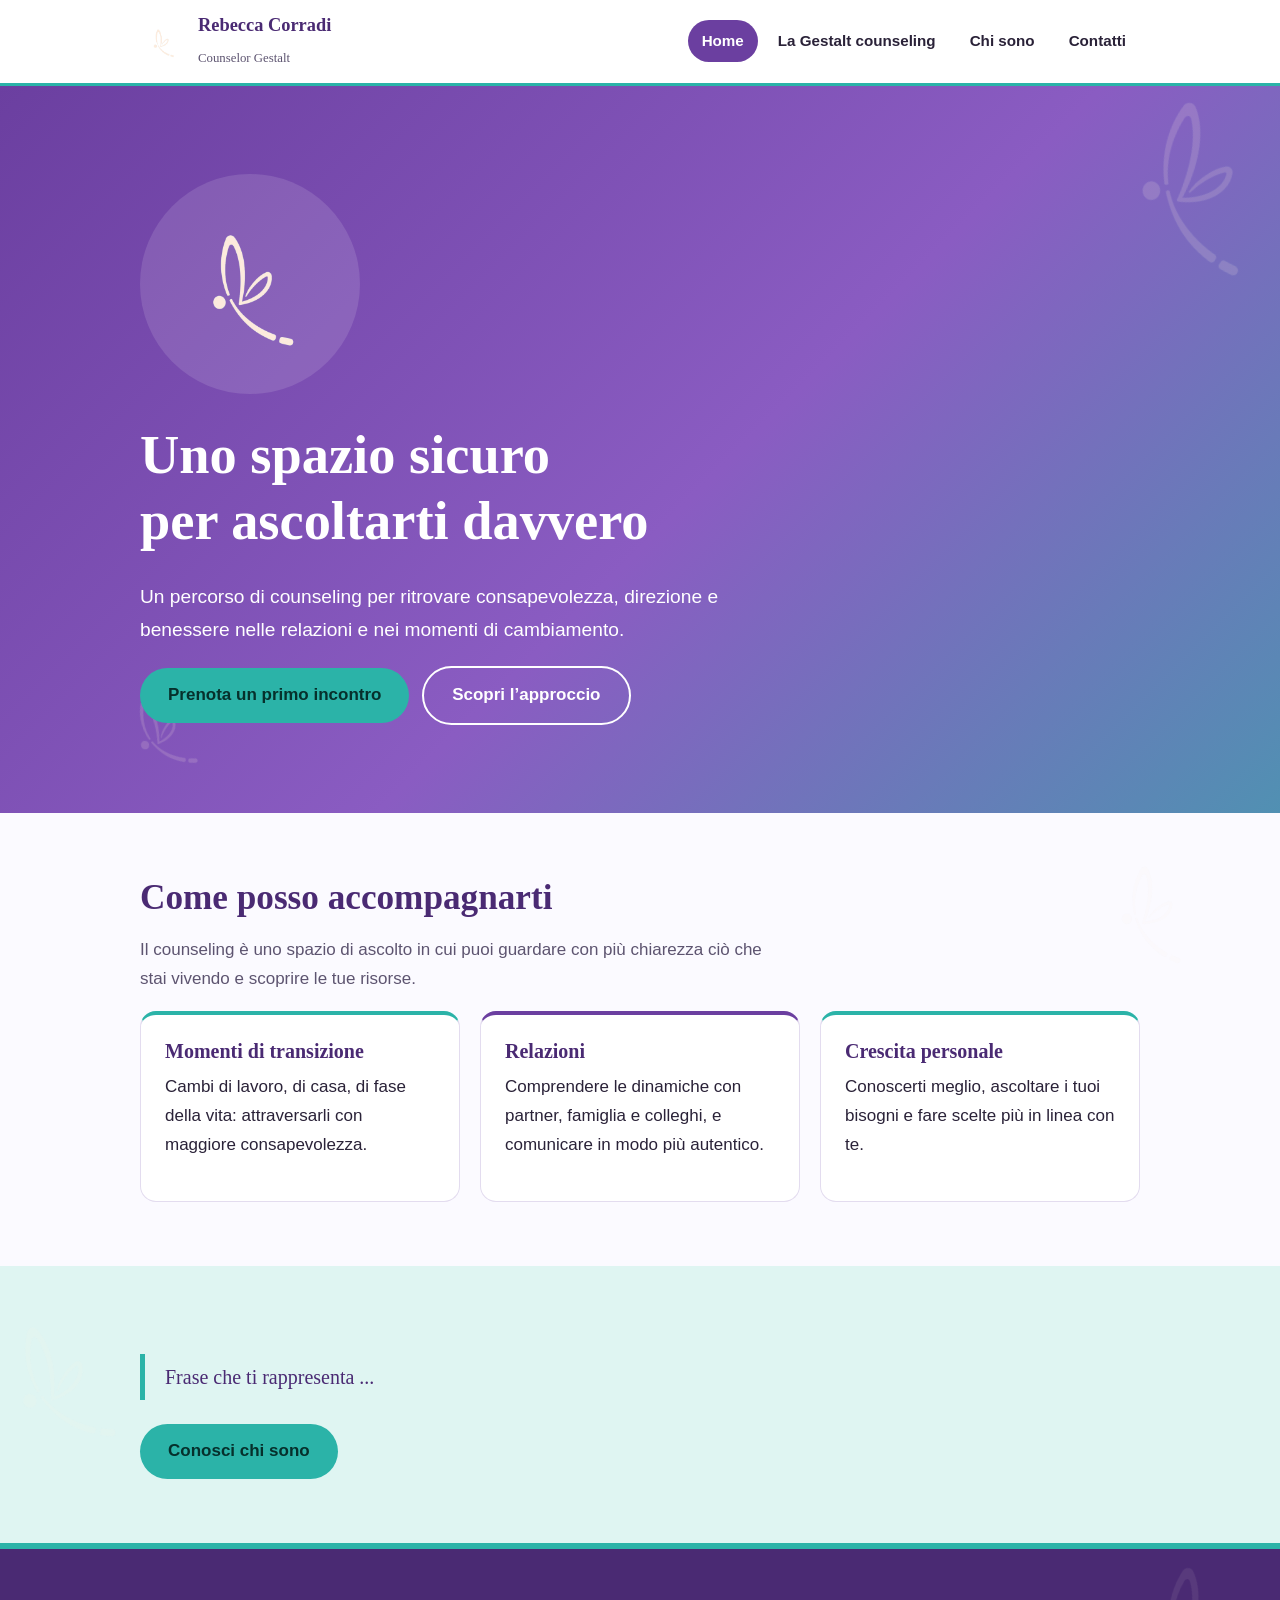
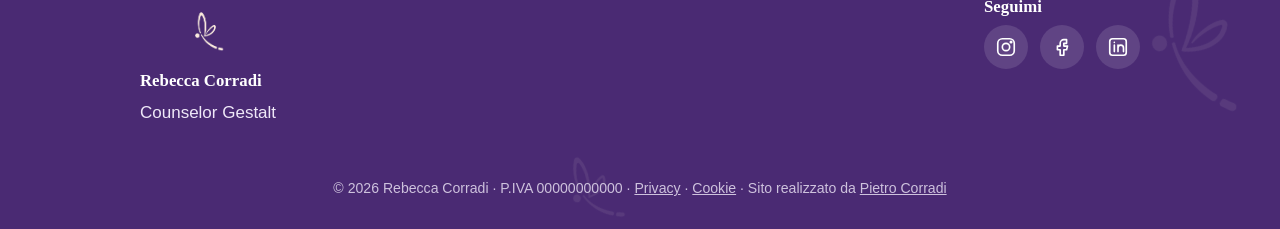
==== commit 8cbb492f: "Update footer with additional attribution" ====
--- a/index.html
+++ b/index.html
@@ -166,7 +166,7 @@
   </section>
 </div>
 </main>
-
+  
 <footer>
   <span class="logo-slot deco" style="width:220px;height:220px;right:-30px;top:-30px;transform:rotate(12deg);opacity:.08"></span>
   <span class="logo-slot deco" style="width:110px;height:110px;left:42%;bottom:-20px;transform:rotate(-10deg);opacity:.08"></span>
@@ -179,10 +179,10 @@
           <a href="https://www.instagram.com/rebeccacorradigestaltcounselor?utm_source=ig_web_button_share_sheet&obrf=ZDNlZDc0MzIxNw==" aria-label="Instagram" title="Instagram"><svg viewBox="0 0 24 24"><rect x="3" y="3" width="18" height="18" rx="5"/><circle cx="12" cy="12" r="4"/><circle cx="17.5" cy="6.5" r=".8" fill="#fff"/></svg></a>
           <a href="https://www.facebook.com/rebecca.corradi.58" aria-label="Facebook" title="Facebook"><svg viewBox="0 0 24 24"><path d="M14 8h3V4h-3a4 4 0 0 0-4 4v3H7v4h3v6h4v-6h3l1-4h-4V8z"/></svg></a>
           <a href="https://www.linkedin.com/in/rebecca-corradi/?lipi=urn%3Ali%3Apage%3Ad_flagship3_profile_view_base_contact_details%3Bz4qkdxDEQVeVkVPaWsuJAQ%3D%3D" aria-label="LinkedIn" title="LinkedIn"><svg viewBox="0 0 24 24"><rect x="3" y="3" width="18" height="18" rx="3"/><path d="M8 10v7M8 7v.01M12 17v-7M12 13a3 3 0 0 1 6 0v4"/></svg></a>
-          </div>
-      </div>
-    </div>
-    <div class="copy">© <span id="y"></span> Rebecca Corradi · P.IVA 00000000000 ·    <a href="privacy.html">Privacy</a> · <a href="cookie.html">Cookie</a></div>
+        </div>
+      </div>
+    </div>
+    <div class="copy">© <span id="y"></span> Rebecca Corradi · P.IVA 00000000000 · <a href="privacy.html">Privacy</a> · <a href="cookie.html">Cookie</a> · Sito realizzato da <a href="#" target="_blank" rel="noopener">Pietro Corradi</a></div>
   </div>
 </footer>
 
